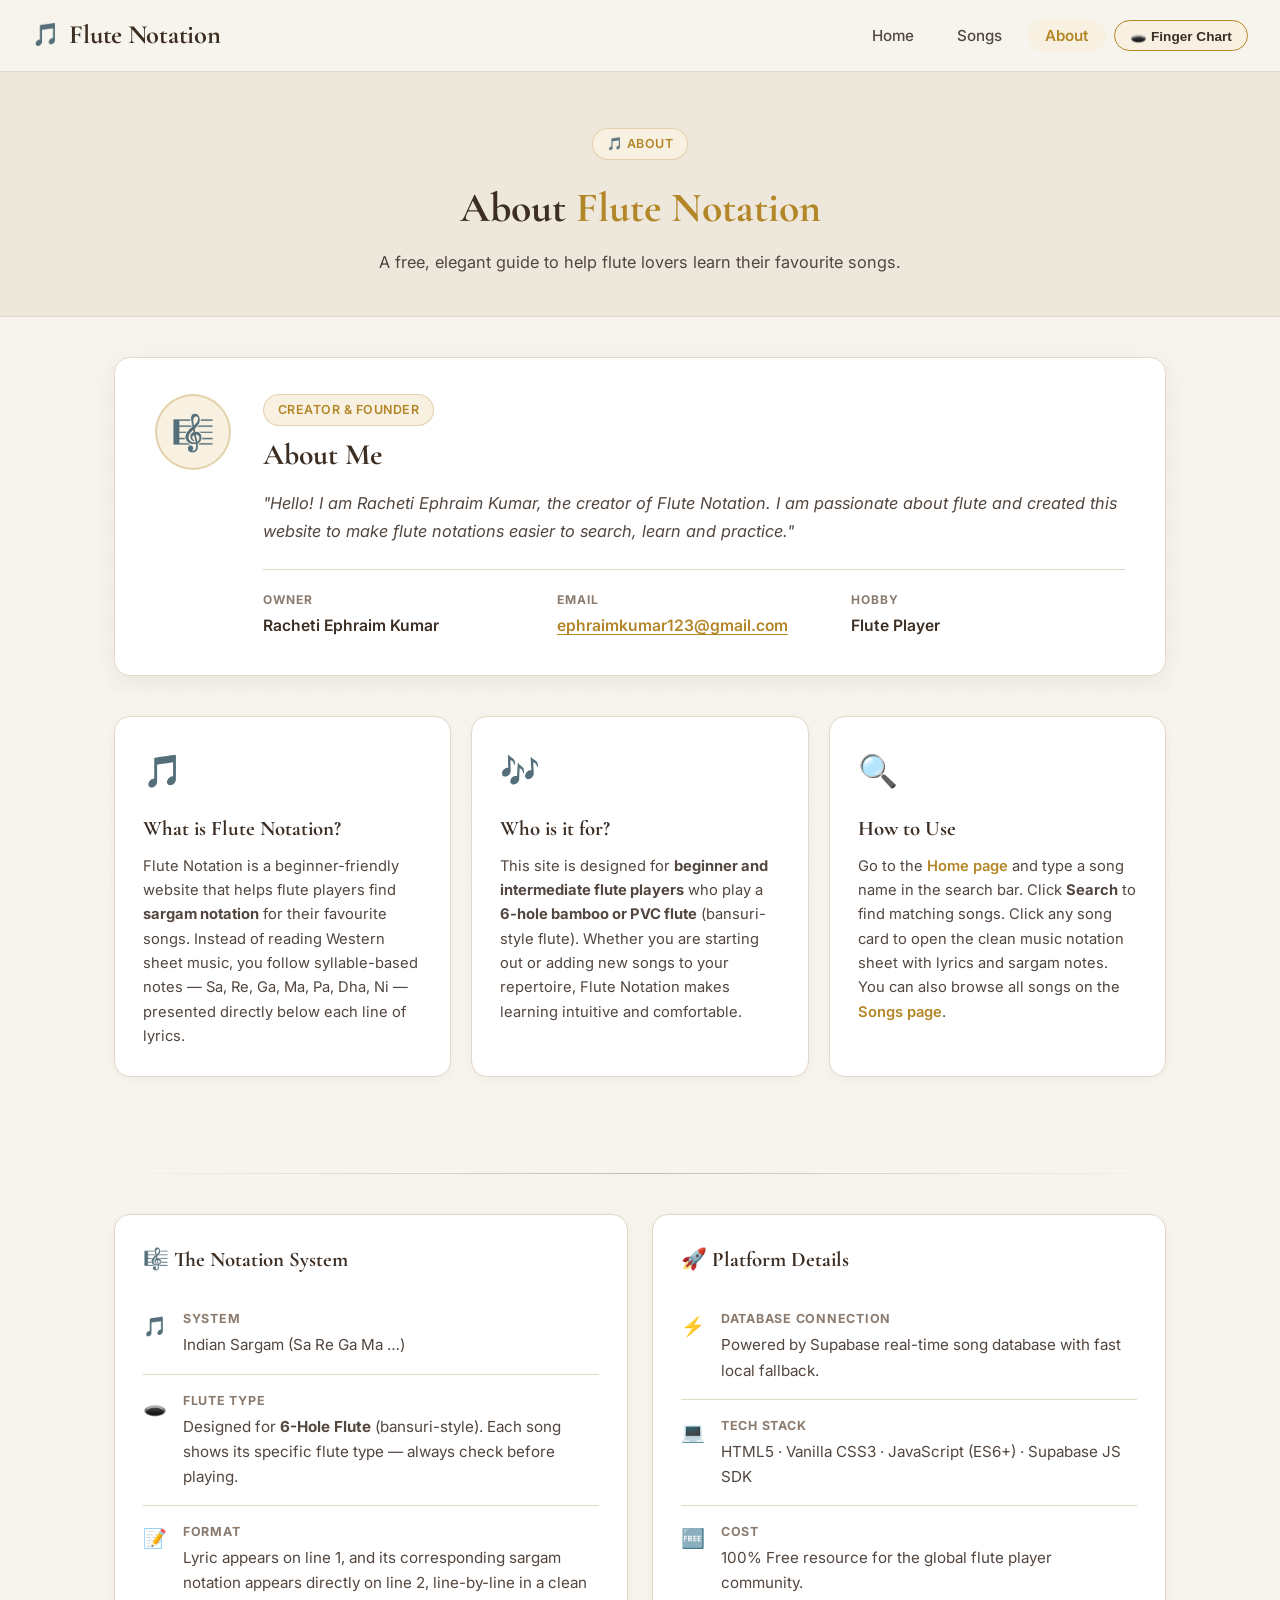
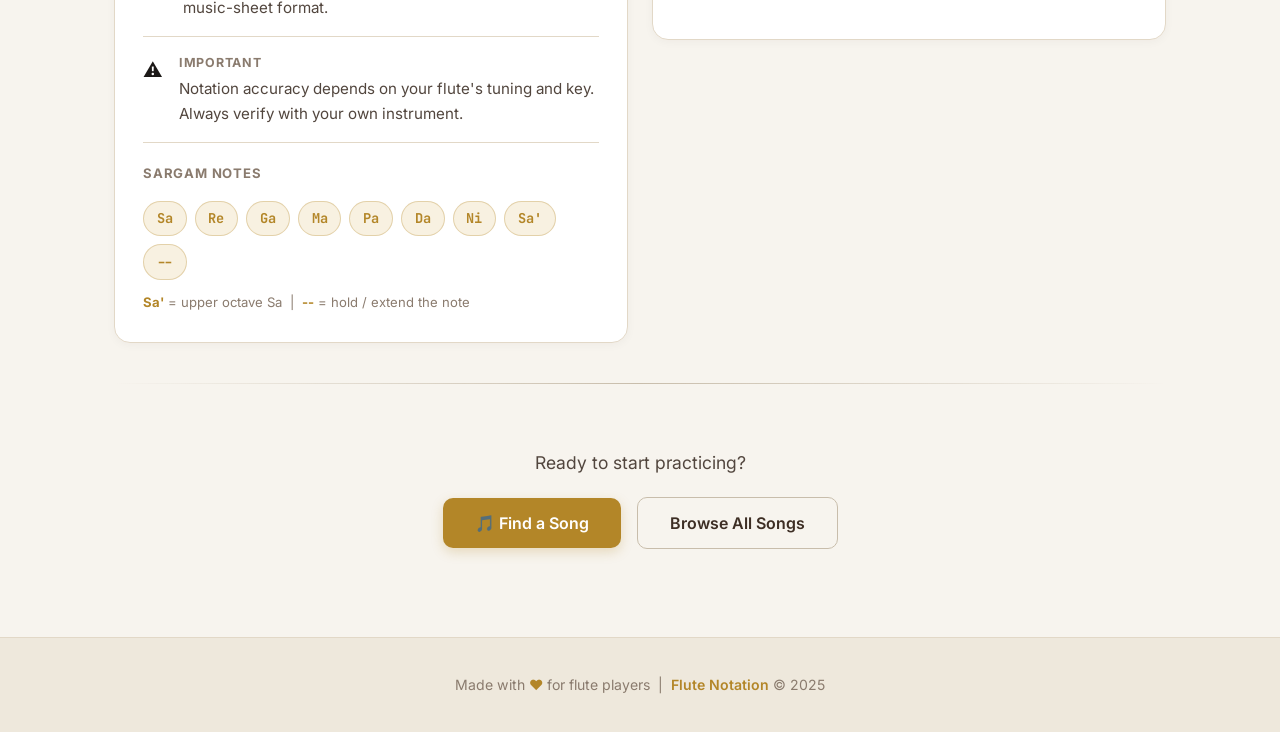
==== about.html @ 597eb72c "Initial Flute Notation website" ====
<!DOCTYPE html>
<html lang="en">
<head>
  <meta charset="UTF-8" />
  <meta name="viewport" content="width=device-width, initial-scale=1.0" />
  <title>About — Flute Notation</title>
  <meta name="description" content="Learn about Flute Notation — a free resource created by Racheti Ephraim Kumar to help flute players find sargam notation for their favourite songs." />

  <!-- Google Fonts -->
  <link rel="preconnect" href="https://fonts.googleapis.com" />
  <link rel="preconnect" href="https://fonts.gstatic.com" crossorigin />
  <link href="https://fonts.googleapis.com/css2?family=Cormorant+Garamond:ital,wght@0,500;0,600;0,700;1,600&family=Inter:wght@400;500;600;700&family=JetBrains+Mono:wght@500;600;700&display=swap" rel="stylesheet" />

  <link rel="icon" href="data:image/svg+xml,<svg xmlns='http://www.w3.org/2000/svg' viewBox='0 0 100 100'><text y='.9em' font-size='90'>🎵</text></svg>" />
  <link rel="stylesheet" href="style.css" />

  <style>
    .about-grid {
      display: grid;
      grid-template-columns: repeat(auto-fill, minmax(260px, 1fr));
      gap: 1.25rem;
    }
    .about-side {
      background: var(--clr-surface);
      border: 1px solid var(--clr-border);
      border-radius: var(--radius-lg);
      padding: 1.75rem;
      box-shadow: var(--shadow-subtle);
    }
    .about-side h3 {
      font-family: var(--font-heading);
      font-size: 1.3rem;
      font-weight: 700;
      color: var(--clr-primary);
      margin-bottom: 1rem;
    }
  </style>
</head>
<body>

  <!-- ===== NAVBAR ===== -->
  <nav class="navbar" role="navigation" aria-label="Main navigation">
    <a href="index.html" class="nav-brand">
      <span class="brand-icon">🎵</span>
      Flute Notation
    </a>

    <ul class="nav-links" role="list">
      <li><a href="index.html">Home</a></li>
      <li><a href="songs.html">Songs</a></li>
      <li><a href="about.html">About</a></li>
      <li><button id="nav-chart-btn" class="nav-chart-btn" aria-label="Open 6-Hole Flute Finger Chart">🕳️ Finger Chart</button></li>
    </ul>

    <button class="hamburger" id="hamburger-btn" aria-label="Toggle menu" aria-expanded="false" aria-controls="mobile-nav">
      <span></span><span></span><span></span>
    </button>
  </nav>

  <nav class="mobile-nav" id="mobile-nav" aria-label="Mobile navigation">
    <a href="index.html">Home</a>
    <a href="songs.html">Songs</a>
    <a href="about.html">About</a>
    <a href="#" id="mobile-chart-btn">🕳️ Finger Chart</a>
  </nav>

  <!-- ===== PAGE HERO ===== -->
  <header class="page-hero" role="banner">
    <div class="notes-deco" aria-hidden="true"></div>
    <p class="badge badge-bronze" style="display:inline-flex;margin-bottom:0.85rem;">🎵 About</p>
    <h1 class="page-hero-title">About <span>Flute Notation</span></h1>
    <p class="page-hero-sub">A free, elegant guide to help flute lovers learn their favourite songs.</p>
  </header>

  <!-- ===== MAIN ===== -->
  <main class="container" style="padding-top:2.5rem;padding-bottom:4rem;">

    <!-- ABOUT ME SECTION -->
    <section aria-label="About the Creator">
      <div class="about-me-card animate-fade-up">
        <div class="about-me-avatar">
          <span>🎼</span>
        </div>
        <div class="about-me-content">
          <span class="badge badge-bronze">Creator &amp; Founder</span>
          <h2 class="about-me-title">About Me</h2>
          <p class="about-me-intro">
            "Hello! I am Racheti Ephraim Kumar, the creator of Flute Notation. I am passionate about flute and created this website to make flute notations easier to search, learn and practice."
          </p>
          <div class="about-me-details">
            <div class="detail-item">
              <span class="detail-label">Owner</span>
              <span class="detail-value">Racheti Ephraim Kumar</span>
            </div>
            <div class="detail-item">
              <span class="detail-label">Email</span>
              <span class="detail-value">
                <a href="mailto:ephraimkumar123@gmail.com" class="email-link">ephraimkumar123@gmail.com</a>
              </span>
            </div>
            <div class="detail-item">
              <span class="detail-label">Hobby</span>
              <span class="detail-value">Flute Player</span>
            </div>
          </div>
        </div>
      </div>
    </section>

    <!-- Feature cards -->
    <section class="section" style="padding-top:0;" aria-label="What we offer">
      <div class="about-grid">

        <article class="about-card animate-fade-up">
          <div class="about-card-icon">🎵</div>
          <h2 class="about-card-title">What is Flute Notation?</h2>
          <p class="about-card-text">
            Flute Notation is a beginner-friendly website that helps flute players
            find <strong>sargam notation</strong> for their favourite songs.
            Instead of reading Western sheet music, you follow
            syllable-based notes — Sa, Re, Ga, Ma, Pa, Dha, Ni — presented directly
            below each line of lyrics.
          </p>
        </article>

        <article class="about-card animate-fade-up-1">
          <div class="about-card-icon">🎶</div>
          <h2 class="about-card-title">Who is it for?</h2>
          <p class="about-card-text">
            This site is designed for <strong>beginner and intermediate flute players</strong>
            who play a <strong>6-hole bamboo or PVC flute</strong> (bansuri-style flute).
            Whether you are starting out or adding new songs to your repertoire,
            Flute Notation makes learning intuitive and comfortable.
          </p>
        </article>

        <article class="about-card animate-fade-up-2">
          <div class="about-card-icon">🔍</div>
          <h2 class="about-card-title">How to Use</h2>
          <p class="about-card-text">
            Go to the <a href="index.html" style="color:var(--clr-accent);font-weight:600;">Home page</a> and
            type a song name in the search bar. Click <strong>Search</strong> to find matching songs.
            Click any song card to open the clean music notation sheet with lyrics and sargam notes.
            You can also browse all songs on the
            <a href="songs.html" style="color:var(--clr-accent);font-weight:600;">Songs page</a>.
          </p>
        </article>

      </div>
    </section>

    <div class="divider"></div>

    <!-- Two-column info section -->
    <section style="display:grid;grid-template-columns:1fr 1fr;gap:1.5rem;align-items:start;" aria-label="Details">

      <!-- Notation system info -->
      <div class="about-side animate-fade-up">
        <h3>🎼 The Notation System</h3>

        <div class="info-row">
          <div class="info-row-icon">🎵</div>
          <div class="info-row-content">
            <div class="info-row-label">System</div>
            <div class="info-row-value">Indian Sargam (Sa Re Ga Ma …)</div>
          </div>
        </div>

        <div class="info-row">
          <div class="info-row-icon">🕳️</div>
          <div class="info-row-content">
            <div class="info-row-label">Flute Type</div>
            <div class="info-row-value">Designed for <strong>6-Hole Flute</strong> (bansuri-style).
            Each song shows its specific flute type — always check before playing.</div>
          </div>
        </div>

        <div class="info-row">
          <div class="info-row-icon">📝</div>
          <div class="info-row-content">
            <div class="info-row-label">Format</div>
            <div class="info-row-value">Lyric appears on line 1, and its corresponding sargam notation appears directly on line 2, line-by-line in a clean music-sheet format.</div>
          </div>
        </div>

        <div class="info-row">
          <div class="info-row-icon">⚠️</div>
          <div class="info-row-content">
            <div class="info-row-label">Important</div>
            <div class="info-row-value">Notation accuracy depends on your flute's tuning and key.
            Always verify with your own instrument.</div>
          </div>
        </div>

        <!-- Note legend -->
        <p style="font-size:0.82rem;color:var(--clr-text-dim);margin-top:1.25rem;margin-bottom:0.6rem;font-weight:700;text-transform:uppercase;letter-spacing:0.06em;">Sargam Notes</p>
        <div class="scale-legend">
          <span class="scale-note">Sa</span>
          <span class="scale-note">Re</span>
          <span class="scale-note">Ga</span>
          <span class="scale-note">Ma</span>
          <span class="scale-note">Pa</span>
          <span class="scale-note">Da</span>
          <span class="scale-note">Ni</span>
          <span class="scale-note">Sa'</span>
          <span class="scale-note">--</span>
        </div>
        <p style="font-size:0.82rem;color:var(--clr-text-dim);margin-top:0.75rem;">
          <strong style="color:var(--clr-accent)">Sa'</strong> = upper octave Sa &nbsp;|&nbsp;
          <strong style="color:var(--clr-accent)">--</strong> = hold / extend the note
        </p>
      </div>

      <!-- About / Tech stack info -->
      <div class="about-side animate-fade-up-1">
        <h3>🚀 Platform Details</h3>

        <div class="info-row">
          <div class="info-row-icon">⚡</div>
          <div class="info-row-content">
            <div class="info-row-label">Database Connection</div>
            <div class="info-row-value">Powered by Supabase real-time song database with fast local fallback.</div>
          </div>
        </div>

        <div class="info-row">
          <div class="info-row-icon">💻</div>
          <div class="info-row-content">
            <div class="info-row-label">Tech Stack</div>
            <div class="info-row-value">HTML5 · Vanilla CSS3 · JavaScript (ES6+) · Supabase JS SDK</div>
          </div>
        </div>

        <div class="info-row">
          <div class="info-row-icon">🆓</div>
          <div class="info-row-content">
            <div class="info-row-label">Cost</div>
            <div class="info-row-value">100% Free resource for the global flute player community.</div>
          </div>
        </div>
      </div>

    </section>

    <div class="divider"></div>

    <!-- CTA -->
    <div style="text-align:center;padding:1.5rem 0;" class="animate-fade-up">
      <p style="font-size:1.1rem;color:var(--clr-text-muted);margin-bottom:1.25rem;">
        Ready to start practicing?
      </p>
      <a href="index.html" class="btn btn-primary" style="font-size:1rem;padding:0.75rem 2rem;">
        🎵 Find a Song
      </a>
      &nbsp;&nbsp;
      <a href="songs.html" class="btn btn-outline" style="font-size:1rem;padding:0.75rem 2rem;">
        Browse All Songs
      </a>
    </div>

  </main>

  <!-- ===== QUICK FINGER CHART MODAL ===== -->
  <div id="chart-modal" class="modal-overlay" style="display:none;" aria-hidden="true">
    <div class="modal-card">
      <button id="chart-modal-close-btn" class="modal-close" aria-label="Close finger chart modal">&times;</button>
      <div id="modal-finger-chart-container">
        <!-- Populated dynamically by script.js -->
      </div>
    </div>
  </div>

  <!-- ===== FOOTER ===== -->
  <footer class="footer">
    <div class="container">
      <p>Made with <span>♥</span> for flute players &nbsp;|&nbsp; <span>Flute Notation</span> &copy; 2025</p>
    </div>
  </footer>

  <script src="script.js"></script>
</body>
</html>
---- style.css ----
/* ============================================================
   FLUTE NOTATION — style.css
   Classic, Clean, Elegant & Professional Musical Style
   ============================================================ */

/* ---------- Design Tokens (Classic Warm Palette) ---------- */
:root {
  /* Classic warm ivory, deep charcoal, dark brown, muted bronze/gold & soft beige */
  --clr-bg:             #f7f4ee;   /* Warm Ivory / Paper background */
  --clr-bg-alt:         #eee8dc;   /* Soft beige background for contrast */
  --clr-surface:        #ffffff;   /* Clean paper surface for cards/panels */
  --clr-surface-muted:  #f4efe4;   /* Soft cream surface */
  --clr-border:         #e2d8c7;   /* Subtle warm border */
  --clr-border-strong:  #c8bdab;   /* Defined border */

  --clr-text:           #1c1917;   /* Deep Charcoal for main text */
  --clr-text-muted:     #52463e;   /* Dark Brown Muted text */
  --clr-text-dim:       #8a7b6e;   /* Soft warm brown caption text */

  --clr-primary:        #3d2e24;   /* Dark Espresso Brown for titles */
  --clr-primary-hover:  #291e17;
  --clr-accent:         #b38628;   /* Muted Gold / Bronze accent */
  --clr-accent-hover:   #946c1e;   /* Darker Bronze hover state */
  --clr-accent-light:   #f8f1e1;   /* Very soft gold tint */

  --clr-teal:           #2b7a78;   /* Muted Classic Teal */
  --clr-purple:         #6b4c7d;   /* Muted Classic Plum */

  /* Typography */
  --font-main:          'Inter', -apple-system, BlinkMacSystemFont, "Segoe UI", Roboto, sans-serif;
  --font-heading:       'Cormorant Garamond', 'Georgia', serif;
  --font-mono:          'JetBrains Mono', 'Fira Code', 'Courier New', monospace;

  /* Spacing & Borders */
  --radius-sm:          6px;
  --radius:             10px;
  --radius-lg:          16px;
  --radius-pill:        999px;

  /* Shadows */
  --shadow-subtle:      0 2px 10px rgba(45, 35, 25, 0.04);
  --shadow-card:        0 6px 20px rgba(45, 35, 25, 0.07);
  --shadow-hover:       0 12px 28px rgba(45, 35, 25, 0.12);
}

/* ---------- Reset & Base ---------- */
*, *::before, *::after { box-sizing: border-box; margin: 0; padding: 0; }
html { scroll-behavior: smooth; }
body {
  font-family: var(--font-main);
  background-color: var(--clr-bg);
  color: var(--clr-text);
  line-height: 1.65;
  min-height: 100vh;
  overflow-x: hidden;
}

/* Subtle Music Sheet Watermark Pattern */
body::before {
  content: '';
  position: fixed;
  inset: 0;
  background-image: radial-gradient(#dcd2c0 1px, transparent 1px);
  background-size: 32px 32px;
  opacity: 0.35;
  pointer-events: none;
  z-index: -1;
}

a { text-decoration: none; color: inherit; }
img { display: block; max-width: 100%; }
ul { list-style: none; }

/* Scrollbar */
::-webkit-scrollbar { width: 8px; }
::-webkit-scrollbar-track { background: var(--clr-bg-alt); }
::-webkit-scrollbar-thumb { background: var(--clr-border-strong); border-radius: 4px; }
::-webkit-scrollbar-thumb:hover { background: var(--clr-accent); }

/* ============================================================
   NAVIGATION
   ============================================================ */
.navbar {
  position: sticky;
  top: 0;
  z-index: 100;
  display: flex;
  align-items: center;
  justify-content: space-between;
  padding: 0 2rem;
  height: 72px;
  background: rgba(247, 244, 238, 0.94);
  backdrop-filter: blur(12px);
  -webkit-backdrop-filter: blur(12px);
  border-bottom: 1px solid var(--clr-border);
  transition: box-shadow 0.3s ease;
}
.navbar.scrolled {
  box-shadow: var(--shadow-card);
}

.nav-brand {
  display: flex;
  align-items: center;
  gap: 0.6rem;
  font-family: var(--font-heading);
  font-size: 1.65rem;
  font-weight: 700;
  color: var(--clr-primary);
  letter-spacing: -0.01em;
}
.nav-brand .brand-icon {
  font-size: 1.4rem;
  color: var(--clr-accent);
}

.nav-links {
  display: flex;
  align-items: center;
  gap: 0.5rem;
}
.nav-links a {
  padding: 0.45rem 1.1rem;
  border-radius: var(--radius-pill);
  font-size: 0.95rem;
  font-weight: 500;
  color: var(--clr-text-muted);
  transition: color 0.2s, background 0.2s;
}
.nav-links a:hover {
  color: var(--clr-primary);
  background: var(--clr-surface-muted);
}
.nav-links a.active {
  color: var(--clr-accent);
  background: var(--clr-accent-light);
  font-weight: 600;
}

/* Hamburger (mobile) */
.hamburger {
  display: none;
  flex-direction: column;
  gap: 5px;
  cursor: pointer;
  padding: 6px;
  background: none;
  border: none;
}
.hamburger span {
  display: block;
  width: 24px; height: 2px;
  background: var(--clr-primary);
  border-radius: 2px;
  transition: transform 0.3s, opacity 0.3s;
}
.hamburger.open span:nth-child(1) { transform: translateY(7px) rotate(45deg); }
.hamburger.open span:nth-child(2) { opacity: 0; }
.hamburger.open span:nth-child(3) { transform: translateY(-7px) rotate(-45deg); }

/* Mobile nav drawer */
.mobile-nav {
  display: none;
  flex-direction: column;
  gap: 0.35rem;
  padding: 1rem 1.5rem 1.5rem;
  background: rgba(247, 244, 238, 0.98);
  border-bottom: 1px solid var(--clr-border);
  position: fixed;
  top: 72px; left: 0; right: 0;
  z-index: 99;
  box-shadow: var(--shadow-card);
}
.mobile-nav.open { display: flex; }
.mobile-nav a {
  padding: 0.75rem 1rem;
  border-radius: var(--radius);
  color: var(--clr-text-muted);
  font-size: 1rem;
  font-weight: 500;
  transition: color 0.2s, background 0.2s;
}
.mobile-nav a:hover, .mobile-nav a.active {
  color: var(--clr-accent);
  background: var(--clr-accent-light);
}

/* ============================================================
   UTILITY CLASSES & BADGES
   ============================================================ */
.container { max-width: 1100px; margin: 0 auto; padding: 0 1.5rem; }
.section   { padding: 3.5rem 0; }

.badge {
  display: inline-flex;
  align-items: center;
  gap: 0.35rem;
  padding: 0.3rem 0.85rem;
  border-radius: var(--radius-pill);
  font-size: 0.78rem;
  font-weight: 600;
  letter-spacing: 0.04em;
  text-transform: uppercase;
}
.badge-bronze { background: var(--clr-accent-light); color: var(--clr-accent); border: 1px solid rgba(179,134,40,0.3); }
.badge-purple { background: rgba(107,76,125,0.08); color: var(--clr-purple); border: 1px solid rgba(107,76,125,0.25); }
.badge-teal   { background: rgba(43,122,120,0.08);  color: var(--clr-teal);   border: 1px solid rgba(43,122,120,0.25); }
.badge-gold   { background: var(--clr-accent-light); color: var(--clr-accent); border: 1px solid rgba(179,134,40,0.3); }

.btn {
  display: inline-flex;
  align-items: center;
  justify-content: center;
  gap: 0.5rem;
  padding: 0.65rem 1.5rem;
  border-radius: var(--radius);
  font-family: var(--font-main);
  font-size: 0.92rem;
  font-weight: 600;
  cursor: pointer;
  border: none;
  transition: all 0.2s ease;
}

.btn-primary {
  background: var(--clr-accent);
  color: #ffffff;
  box-shadow: 0 4px 12px rgba(179,134,40,0.25);
}
.btn-primary:hover {
  background: var(--clr-accent-hover);
  transform: translateY(-1px);
  box-shadow: 0 6px 16px rgba(179,134,40,0.35);
}
.btn-primary:active {
  transform: translateY(0);
}

.btn-outline {
  background: transparent;
  color: var(--clr-primary);
  border: 1.5px solid var(--clr-border-strong);
}
.btn-outline:hover {
  border-color: var(--clr-accent);
  color: var(--clr-accent);
  background: var(--clr-accent-light);
}

.btn-ghost {
  background: var(--clr-surface-muted);
  color: var(--clr-text-muted);
  border: 1px solid var(--clr-border);
}
.btn-ghost:hover {
  color: var(--clr-text);
  border-color: var(--clr-border-strong);
}

/* Section Headings */
.section-title {
  font-family: var(--font-heading);
  font-size: 2.1rem;
  font-weight: 700;
  color: var(--clr-primary);
  margin-bottom: 0.35rem;
}
.section-title span { color: var(--clr-accent); }
.section-subtitle { color: var(--clr-text-muted); font-size: 1rem; margin-bottom: 2.2rem; }

/* Divider */
.divider {
  height: 1px;
  background: linear-gradient(90deg, transparent, var(--clr-border-strong), transparent);
  margin: 2.5rem 0;
}

/* ============================================================
   SONG CARDS
   ============================================================ */
.cards-grid {
  display: grid;
  grid-template-columns: repeat(auto-fill, minmax(290px, 1fr));
  gap: 1.25rem;
}

.song-card {
  background: var(--clr-surface);
  border: 1px solid var(--clr-border);
  border-radius: var(--radius-lg);
  padding: 1.5rem;
  cursor: pointer;
  transition: transform 0.25s ease, box-shadow 0.25s ease, border-color 0.25s ease;
  position: relative;
  overflow: hidden;
  box-shadow: var(--shadow-subtle);
  display: flex;
  flex-direction: column;
  justify-content: space-between;
}
.song-card:hover {
  transform: translateY(-3px);
  box-shadow: var(--shadow-hover);
  border-color: var(--clr-accent);
}

.song-card-header {
  display: flex;
  justify-content: space-between;
  align-items: flex-start;
  margin-bottom: 0.75rem;
}
.song-card-icon {
  font-size: 1.4rem;
  color: var(--clr-accent);
  background: var(--clr-accent-light);
  width: 42px;
  height: 42px;
  border-radius: 50%;
  display: flex;
  align-items: center;
  justify-content: center;
  flex-shrink: 0;
  border: 1px solid rgba(179,134,40,0.2);
}
.song-card-title {
  font-family: var(--font-heading);
  font-size: 1.35rem;
  font-weight: 700;
  color: var(--clr-primary);
  margin-bottom: 0.15rem;
}
.song-card-artist {
  font-size: 0.88rem;
  color: var(--clr-text-muted);
}
.song-card-meta {
  display: flex;
  gap: 0.5rem;
  flex-wrap: wrap;
  margin: 0.85rem 0 1.1rem;
}
.song-card-footer {
  display: flex;
  justify-content: flex-end;
}

/* ============================================================
   SEARCH BAR
   ============================================================ */
.search-wrapper {
  display: flex;
  align-items: center;
  gap: 0;
  background: var(--clr-surface);
  border: 1.5px solid var(--clr-border-strong);
  border-radius: var(--radius-pill);
  padding: 0.4rem 0.4rem 0.4rem 1.25rem;
  transition: border-color 0.25s, box-shadow 0.25s;
  max-width: 560px;
  width: 100%;
  box-shadow: var(--shadow-subtle);
}
.search-wrapper:focus-within {
  border-color: var(--clr-accent);
  box-shadow: 0 0 0 3px rgba(179,134,40,0.15);
}
.search-wrapper .search-icon { color: var(--clr-text-dim); font-size: 1rem; margin-right: 0.5rem; flex-shrink: 0; }
.search-input {
  flex: 1;
  background: transparent;
  border: none;
  outline: none;
  color: var(--clr-text);
  font-family: var(--font-main);
  font-size: 0.98rem;
}
.search-input::placeholder { color: var(--clr-text-dim); }
.search-btn {
  padding: 0.6rem 1.4rem;
  border-radius: var(--radius-pill);
  background: var(--clr-accent);
  color: #ffffff;
  border: none;
  font-family: var(--font-main);
  font-size: 0.9rem;
  font-weight: 600;
  cursor: pointer;
  transition: background 0.2s, transform 0.2s;
  white-space: nowrap;
}
.search-btn:hover { background: var(--clr-accent-hover); transform: scale(1.02); }

/* ============================================================
   SONG DETAIL PANEL & MUSIC NOTATION SHEET
   ============================================================ */
.detail-panel {
  background: var(--clr-surface);
  border: 1px solid var(--clr-border);
  border-radius: var(--radius-lg);
  overflow: hidden;
  box-shadow: var(--shadow-card);
  animation: fadeUp 0.35s ease both;
}

.detail-header {
  padding: 2rem 2.5rem;
  background: var(--clr-surface-muted);
  border-bottom: 1px solid var(--clr-border);
}
.detail-eyebrow {
  font-size: 0.78rem;
  font-weight: 700;
  color: var(--clr-accent);
  text-transform: uppercase;
  letter-spacing: 0.08em;
  margin-bottom: 0.35rem;
}
.detail-title {
  font-family: var(--font-heading);
  font-size: 2.2rem;
  font-weight: 700;
  color: var(--clr-primary);
  margin-bottom: 0.2rem;
}
.detail-subtitle {
  color: var(--clr-text-muted);
  font-size: 1.05rem;
  margin-bottom: 1rem;
}
.detail-meta-tags {
  display: flex;
  gap: 0.5rem;
  flex-wrap: wrap;
}

.detail-body {
  padding: 2.5rem;
}

/* 6-hole flute indicator banner */
.flute-indicator {
  display: flex;
  align-items: center;
  gap: 0.85rem;
  padding: 0.9rem 1.25rem;
  background: var(--clr-accent-light);
  border: 1px solid rgba(179,134,40,0.25);
  border-radius: var(--radius);
  margin-bottom: 1.75rem;
  font-size: 0.9rem;
  color: var(--clr-text-muted);
}
.flute-holes-icon {
  font-size: 1.1rem;
  color: var(--clr-accent);
  letter-spacing: 0.1em;
}
.flute-indicator strong {
  color: var(--clr-primary);
}

/* Music-Book / Notation Sheet Display */
.notation-sheet {
  background: #fffcf7;
  border: 1px solid var(--clr-border);
  border-radius: var(--radius-lg);
  padding: 2.25rem 2.5rem;
  box-shadow: var(--shadow-subtle);
  position: relative;
}

.notation-sheet-header {
  margin-bottom: 1.75rem;
  padding-bottom: 0.85rem;
  border-bottom: 1px solid var(--clr-border);
}
.notation-sheet-header h3 {
  font-family: var(--font-heading);
  font-size: 1.45rem;
  font-weight: 700;
  color: var(--clr-primary);
}

/* Pure Vertical Presentation for Lyric + Notation Pairs */
.notation-pair-list {
  display: flex;
  flex-direction: column;
  gap: 1.6rem; /* Comfortable spacing between pairs */
}

.notation-pair {
  display: flex;
  flex-direction: column;
  align-items: flex-start;
}

/* Lyric Line: first line, elegant serif typography */
.notation-lyric {
  font-family: var(--font-heading);
  font-size: 1.18rem;
  font-weight: 600;
  color: var(--clr-text-muted);
  line-height: 1.35;
  margin-bottom: 0.2rem;
}

/* Notation Line: second line, monospaced, prominent notes */
.notation-notes {
  font-family: var(--font-mono);
  font-size: 1.2rem;
  font-weight: 700;
  color: var(--clr-accent);
  line-height: 1.45;
  letter-spacing: 0.05em;
  word-break: break-word;
}

/* Sargam Key Legend below sheet */
.notation-key-legend {
  margin-top: 1.75rem;
  padding: 1rem 1.25rem;
  background: var(--clr-surface-muted);
  border: 1px solid var(--clr-border);
  border-radius: var(--radius);
  font-size: 0.85rem;
  color: var(--clr-text-muted);
  line-height: 1.8;
}
.notation-key-legend strong {
  color: var(--clr-primary);
  margin-right: 0.5rem;
}

/* Interactive Finger Guide Chart & Flute Visualizer */
.nav-chart-btn {
  background: var(--clr-accent-light);
  border: 1px solid var(--clr-accent);
  color: var(--clr-primary);
  padding: 0.4rem 0.95rem;
  border-radius: var(--radius-pill);
  font-size: 0.85rem;
  font-weight: 600;
  cursor: pointer;
  display: inline-flex;
  align-items: center;
  gap: 0.35rem;
  transition: all 0.2s ease;
}
.nav-chart-btn:hover {
  background: var(--clr-accent);
  color: #fff;
  transform: translateY(-1px);
}

.finger-guide-box {
  background: var(--clr-surface);
  border: 1px solid var(--clr-border);
  border-radius: var(--radius-lg);
  padding: 1.5rem;
  margin-bottom: 2rem;
  box-shadow: var(--shadow-card);
  animation: fadeUp 0.3s ease;
}
.finger-guide-header {
  display: flex;
  align-items: center;
  justify-content: space-between;
  flex-wrap: wrap;
  gap: 1rem;
  margin-bottom: 1.25rem;
  padding-bottom: 0.85rem;
  border-bottom: 1px solid var(--clr-border);
}
.finger-guide-title {
  font-family: var(--font-heading);
  font-size: 1.35rem;
  font-weight: 700;
  color: var(--clr-primary);
  display: flex;
  align-items: center;
  gap: 0.5rem;
}
.finger-mode-toggle {
  display: inline-flex;
  background: var(--clr-surface-muted);
  border: 1px solid var(--clr-border);
  border-radius: var(--radius-pill);
  padding: 3px;
  gap: 3px;
}
.mode-btn {
  border: none;
  background: transparent;
  color: var(--clr-text-muted);
  font-family: var(--font-main);
  font-size: 0.78rem;
  font-weight: 600;
  padding: 0.35rem 0.85rem;
  border-radius: var(--radius-pill);
  cursor: pointer;
  transition: all 0.2s ease;
}
.mode-btn.active {
  background: var(--clr-primary);
  color: #ffffff;
  box-shadow: 0 2px 6px rgba(0,0,0,0.12);
}
.mode-btn:hover:not(.active) {
  color: var(--clr-primary);
  background: rgba(0,0,0,0.04);
}

/* Bamboo Flute Graphic Visualizer */
.flute-stage {
  background: radial-gradient(ellipse at center, #fbf8f2 0%, #eee6d8 100%);
  border: 1px solid var(--clr-border-strong);
  border-radius: var(--radius);
  padding: 1.5rem 1rem;
  margin-bottom: 1.5rem;
  display: flex;
  flex-direction: column;
  align-items: center;
  gap: 1rem;
  overflow-x: auto;
}
.flute-note-display {
  display: flex;
  align-items: center;
  gap: 1rem;
  flex-wrap: wrap;
  justify-content: center;
}
.active-note-badge {
  background: var(--clr-primary);
  color: #fff;
  font-family: var(--font-heading);
  font-size: 1.4rem;
  font-weight: 700;
  padding: 0.25rem 1rem;
  border-radius: var(--radius-pill);
  box-shadow: 0 3px 8px rgba(61,46,36,0.25);
  display: inline-flex;
  align-items: center;
  gap: 0.4rem;
}
.active-note-desc {
  font-size: 0.92rem;
  color: var(--clr-primary);
  font-weight: 600;
  background: var(--clr-surface);
  padding: 0.4rem 0.9rem;
  border-radius: var(--radius-pill);
  border: 1px solid var(--clr-border);
}
.flute-play-tone-btn {
  background: var(--clr-accent-light);
  border: 1px solid var(--clr-accent);
  color: var(--clr-accent-hover);
  padding: 0.35rem 0.85rem;
  border-radius: var(--radius-pill);
  font-size: 0.82rem;
  font-weight: 600;
  cursor: pointer;
  display: inline-flex;
  align-items: center;
  gap: 0.35rem;
  transition: all 0.2s ease;
}
.flute-play-tone-btn:hover {
  background: var(--clr-accent);
  color: #fff;
}

/* Horizontal Bamboo Flute Body */
.flute-body-wrap {
  position: relative;
  width: 100%;
  max-width: 680px;
  min-width: 520px;
  padding: 0.5rem 0;
}
.flute-body {
  position: relative;
  height: 52px;
  background: linear-gradient(180deg, #d8a860 0%, #c49247 28%, #b07d32 70%, #8b5a19 100%);
  border-radius: 26px;
  box-shadow: inset 0 3px 5px rgba(255,255,255,0.4), inset 0 -4px 6px rgba(0,0,0,0.35), 0 8px 18px rgba(45,35,25,0.18);
  display: flex;
  align-items: center;
  padding: 0 1.5rem;
}
/* Flute end cork and threads */
.flute-body::before {
  content: '';
  position: absolute;
  left: 0;
  top: 0;
  bottom: 0;
  width: 24px;
  background: repeating-linear-gradient(90deg, #b91c1c, #b91c1c 3px, #eab308 3px, #eab308 5px);
  border-radius: 26px 0 0 26px;
  box-shadow: inset -2px 0 3px rgba(0,0,0,0.3);
}
.flute-body::after {
  content: '';
  position: absolute;
  right: 0;
  top: 0;
  bottom: 0;
  width: 16px;
  background: repeating-linear-gradient(90deg, #b91c1c, #b91c1c 3px, #eab308 3px, #eab308 5px);
  border-radius: 0 26px 26px 0;
}
/* Blow hole (Embouchure) */
.flute-embouchure {
  position: absolute;
  left: 48px;
  width: 26px;
  height: 22px;
  background: radial-gradient(circle at 40% 40%, #15100d 0%, #2b1f18 70%, #000 100%);
  border-radius: 50%;
  border: 2px solid #5a3d1e;
  box-shadow: inset 0 2px 5px rgba(0,0,0,0.9), 0 1px 1px rgba(255,255,255,0.3);
}
.flute-embouchure-label {
  position: absolute;
  left: 36px;
  top: -24px;
  font-size: 0.68rem;
  font-weight: 700;
  color: var(--clr-text-dim);
  text-transform: uppercase;
  letter-spacing: 0.05em;
}
/* Thread divider between blowhole and hand */
.flute-thread-mid {
  position: absolute;
  left: 110px;
  top: 0;
  bottom: 0;
  width: 8px;
  background: repeating-linear-gradient(90deg, #b91c1c, #b91c1c 2px, #eab308 2px, #eab308 4px);
}
/* Hand groups container */
.flute-holes-cluster {
  position: absolute;
  left: 135px;
  right: 35px;
  display: flex;
  justify-content: space-between;
  align-items: center;
}
.flute-hand-group {
  display: flex;
  gap: 1.6rem;
  position: relative;
}
.flute-hand-divider {
  width: 6px;
  height: 52px;
  background: repeating-linear-gradient(90deg, #b91c1c, #b91c1c 2px, #eab308 2px, #eab308 3px);
  margin: 0 0.5rem;
  border-radius: 2px;
}
.flute-hole-unit {
  display: flex;
  flex-direction: column;
  align-items: center;
  position: relative;
}
.flute-hole-circle {
  width: 28px;
  height: 28px;
  border-radius: 50%;
  transition: all 0.25s cubic-bezier(0.34, 1.56, 0.64, 1);
  position: relative;
  cursor: pointer;
}
/* Closed hole: Dark filled finger cover */
.flute-hole-circle.closed {
  background: radial-gradient(circle at 35% 35%, #2c1b12 0%, #150d09 75%, #080403 100%);
  border: 3px solid #f6cf8a;
  box-shadow: 0 0 10px rgba(246, 207, 138, 0.6), inset 0 2px 4px rgba(0,0,0,0.8);
  transform: scale(1.08);
}
.flute-hole-circle.closed::after {
  content: '●';
  position: absolute;
  inset: 0;
  display: flex;
  align-items: center;
  justify-content: center;
  color: #f3a838;
  font-size: 14px;
}
/* Open hole: Hollow pipe cavity showing through */
.flute-hole-circle.open {
  background: radial-gradient(circle at 45% 45%, #664115 0%, #452b0c 80%, #2b1a06 100%);
  border: 2px dashed rgba(255,255,255,0.6);
  box-shadow: inset 0 3px 6px rgba(0,0,0,0.7);
  transform: scale(0.92);
}
.flute-hole-circle.open::after {
  content: '○';
  position: absolute;
  inset: 0;
  display: flex;
  align-items: center;
  justify-content: center;
  color: rgba(255,255,255,0.8);
  font-size: 14px;
}

/* Hole numbering & finger name below flute */
.flute-labels-row {
  display: flex;
  width: 100%;
  max-width: 680px;
  min-width: 520px;
  position: relative;
  margin-top: 0.35rem;
}
.flute-labels-cluster {
  position: absolute;
  left: 135px;
  right: 35px;
  display: flex;
  justify-content: space-between;
}
.flute-hand-label-group {
  display: flex;
  gap: 1.6rem;
}
.flute-hole-meta {
  width: 28px;
  text-align: center;
  font-size: 0.68rem;
  color: var(--clr-text-muted);
  font-weight: 700;
}
.flute-hole-num {
  color: var(--clr-primary);
  font-weight: 800;
  font-size: 0.78rem;
}

/* Hand brackets indication */
.hand-bracket-row {
  display: flex;
  width: 100%;
  max-width: 680px;
  min-width: 520px;
  position: relative;
  margin-top: 0.25rem;
  height: 22px;
}
.hand-bracket-cluster {
  position: absolute;
  left: 135px;
  right: 35px;
  display: flex;
  justify-content: space-between;
}
.hand-bracket {
  font-size: 0.72rem;
  font-weight: 700;
  color: var(--clr-accent-hover);
  text-align: center;
  border-bottom: 2px solid var(--clr-accent);
  padding-bottom: 2px;
}
.hand-bracket-lh { width: 140px; }
.hand-bracket-rh { width: 140px; }

/* Interactive Note Cards Grid */
.finger-grid {
  display: grid;
  grid-template-columns: repeat(auto-fill, minmax(140px, 1fr));
  gap: 0.85rem;
}
.finger-item {
  background: var(--clr-surface);
  border: 1.5px solid var(--clr-border);
  border-radius: var(--radius);
  padding: 0.85rem 0.75rem;
  display: flex;
  flex-direction: column;
  align-items: center;
  text-align: center;
  cursor: pointer;
  transition: all 0.2s cubic-bezier(0.16, 1, 0.3, 1);
  user-select: none;
  position: relative;
}
.finger-item:hover {
  border-color: var(--clr-accent);
  transform: translateY(-2px);
  box-shadow: 0 4px 12px rgba(179, 134, 40, 0.15);
}
.finger-item.active {
  border-color: var(--clr-accent);
  background: var(--clr-accent-light);
  box-shadow: 0 0 0 3px rgba(179, 134, 40, 0.2), 0 6px 14px rgba(45,35,25,0.08);
  transform: translateY(-2px);
}
.finger-item-head {
  display: flex;
  align-items: center;
  gap: 0.4rem;
  margin-bottom: 0.25rem;
}
.finger-item strong {
  color: var(--clr-primary);
  font-size: 1.15rem;
  font-family: var(--font-heading);
  font-weight: 700;
}
.finger-item .play-icon {
  font-size: 0.78rem;
  opacity: 0.6;
  transition: opacity 0.2s;
}
.finger-item:hover .play-icon {
  opacity: 1;
}
.finger-item span.holes-dots {
  font-family: var(--font-mono);
  font-size: 0.95rem;
  color: var(--clr-primary);
  letter-spacing: 0.15em;
  margin: 0.25rem 0;
  display: block;
}
.finger-item small.desc-main {
  font-size: 0.78rem;
  font-weight: 600;
  color: var(--clr-accent-hover);
  margin-bottom: 0.15rem;
}
.finger-item small.desc-sub {
  font-size: 0.7rem;
  color: var(--clr-text-dim);
}

/* Finger Chart Section for Home Page */
.finger-chart-section {
  background: var(--clr-surface);
  border: 1px solid var(--clr-border);
  border-radius: var(--radius-lg);
  padding: 2.25rem 2rem;
  margin-top: 3rem;
  box-shadow: var(--shadow-card);
}
.section-badge-wrap {
  display: flex;
  justify-content: center;
  margin-bottom: 0.5rem;
}

/* Quick Finger Chart Modal */
#chart-modal .modal-card {
  max-width: 780px;
  width: 95%;
  max-height: 90vh;
  overflow-y: auto;
}


/* Back button */
.back-row { display: flex; align-items: center; gap: 0.75rem; margin-bottom: 1.5rem; }
.back-btn {
  display: inline-flex;
  align-items: center;
  gap: 0.4rem;
  padding: 0.5rem 1.2rem;
  border-radius: var(--radius-pill);
  font-family: var(--font-main);
  font-size: 0.88rem;
  font-weight: 600;
  background: var(--clr-surface);
  border: 1px solid var(--clr-border-strong);
  color: var(--clr-text-muted);
  cursor: pointer;
  transition: all 0.2s ease;
}
.back-btn:hover { color: var(--clr-primary); border-color: var(--clr-accent); background: var(--clr-accent-light); }

/* ============================================================
   EMPTY / NOT FOUND STATE
   ============================================================ */
.empty-state {
  text-align: center;
  padding: 4rem 2rem;
  color: var(--clr-text-muted);
  animation: fadeUp 0.3s ease;
}
.empty-state .empty-icon { font-size: 3.2rem; margin-bottom: 1rem; color: var(--clr-accent); }
.empty-state h3 { font-family: var(--font-heading); font-size: 1.4rem; font-weight: 700; color: var(--clr-primary); margin-bottom: 0.5rem; }
.empty-state p  { font-size: 0.95rem; max-width: 400px; margin: 0 auto; }

/* ============================================================
   FOOTER
   ============================================================ */
.footer {
  border-top: 1px solid var(--clr-border);
  padding: 2.2rem 0;
  text-align: center;
  color: var(--clr-text-dim);
  font-size: 0.88rem;
  background: var(--clr-bg-alt);
}
.footer span { color: var(--clr-accent); font-weight: 600; }

/* ============================================================
   ANIMATIONS
   ============================================================ */
@keyframes fadeUp {
  from { opacity: 0; transform: translateY(16px); }
  to   { opacity: 1; transform: translateY(0);    }
}
@keyframes fadeIn {
  from { opacity: 0; }
  to   { opacity: 1; }
}

.animate-fade-up   { animation: fadeUp 0.45s ease both; }
.animate-fade-up-1 { animation: fadeUp 0.45s 0.08s ease both; }
.animate-fade-up-2 { animation: fadeUp 0.45s 0.16s ease both; }
.animate-fade-up-3 { animation: fadeUp 0.45s 0.24s ease both; }

/* ============================================================
   HERO (index.html)
   ============================================================ */
.hero {
  padding: 4.5rem 1.5rem 3.5rem;
  text-align: center;
  background: linear-gradient(180deg, var(--clr-bg-alt) 0%, var(--clr-bg) 100%);
  border-bottom: 1px solid var(--clr-border);
  position: relative;
}

.hero-eyebrow { margin-bottom: 1rem; }
.hero-title {
  font-family: var(--font-heading);
  font-size: clamp(2.4rem, 5.5vw, 4rem);
  font-weight: 700;
  color: var(--clr-primary);
  line-height: 1.15;
  margin-bottom: 0.85rem;
  letter-spacing: -0.01em;
}
.hero-title span { color: var(--clr-accent); }
.hero-subtitle {
  font-size: clamp(1rem, 2vw, 1.18rem);
  color: var(--clr-text-muted);
  margin-bottom: 2.2rem;
  max-width: 540px;
  margin-left: auto;
  margin-right: auto;
}
.hero-search { width: 100%; max-width: 580px; margin: 0 auto 0.85rem; }
.hero-hint { font-size: 0.85rem; color: var(--clr-text-dim); }

.hero-stats { display: flex; gap: 2.5rem; justify-content: center; margin-top: 3rem; flex-wrap: wrap; }
.hero-stat { text-align: center; }
.hero-stat-num { font-family: var(--font-heading); font-size: 1.8rem; font-weight: 700; color: var(--clr-accent); }
.hero-stat-label { font-size: 0.78rem; color: var(--clr-text-dim); text-transform: uppercase; letter-spacing: 0.06em; }

/* Decorative notes container */
.notes-deco { position: absolute; inset: 0; pointer-events: none; overflow: hidden; opacity: 0.15; }

/* ============================================================
   PAGE HERO (songs.html / about.html)
   ============================================================ */
.page-hero {
  padding: 3.5rem 1.5rem 2.5rem;
  text-align: center;
  background: var(--clr-bg-alt);
  border-bottom: 1px solid var(--clr-border);
}
.page-hero-title {
  font-family: var(--font-heading);
  font-size: clamp(1.8rem, 4vw, 2.6rem);
  font-weight: 700;
  color: var(--clr-primary);
  margin-bottom: 0.4rem;
}
.page-hero-title span { color: var(--clr-accent); }
.page-hero-sub { color: var(--clr-text-muted); font-size: 1.02rem; }

/* ============================================================
   ABOUT PAGE & ABOUT ME SECTION
   ============================================================ */
.about-me-card {
  background: var(--clr-surface);
  border: 1px solid var(--clr-border);
  border-radius: var(--radius-lg);
  padding: 2.25rem 2.5rem;
  box-shadow: var(--shadow-card);
  display: flex;
  gap: 2rem;
  align-items: flex-start;
  margin-bottom: 2.5rem;
}
.about-me-avatar {
  width: 76px;
  height: 76px;
  background: var(--clr-accent-light);
  border: 2px solid rgba(179,134,40,0.3);
  border-radius: 50%;
  display: flex;
  align-items: center;
  justify-content: center;
  font-size: 2.2rem;
  flex-shrink: 0;
  color: var(--clr-accent);
}
.about-me-content { flex: 1; }
.about-me-title {
  font-family: var(--font-heading);
  font-size: 1.85rem;
  font-weight: 700;
  color: var(--clr-primary);
  margin: 0.35rem 0 0.6rem;
}
.about-me-intro {
  font-size: 1.02rem;
  color: var(--clr-text-muted);
  line-height: 1.7;
  font-style: italic;
  margin-bottom: 1.5rem;
}
.about-me-details {
  display: grid;
  grid-template-columns: repeat(auto-fit, minmax(200px, 1fr));
  gap: 1.25rem;
  padding-top: 1.25rem;
  border-top: 1px solid var(--clr-border);
}
.detail-item { display: flex; flex-direction: column; }
.detail-label {
  font-size: 0.75rem;
  font-weight: 700;
  color: var(--clr-text-dim);
  text-transform: uppercase;
  letter-spacing: 0.08em;
  margin-bottom: 0.2rem;
}
.detail-value {
  font-size: 0.98rem;
  font-weight: 600;
  color: var(--clr-primary);
}
.email-link {
  color: var(--clr-accent);
  text-decoration: underline;
  text-underline-offset: 3px;
  transition: color 0.2s;
}
.email-link:hover { color: var(--clr-accent-hover); }

.about-card {
  background: var(--clr-surface);
  border: 1px solid var(--clr-border);
  border-radius: var(--radius-lg);
  padding: 1.75rem;
  box-shadow: var(--shadow-subtle);
  transition: border-color 0.25s, transform 0.25s;
}
.about-card:hover { border-color: var(--clr-accent); transform: translateY(-2px); }
.about-card-icon { font-size: 2rem; margin-bottom: 0.85rem; color: var(--clr-accent); }
.about-card-title { font-family: var(--font-heading); font-size: 1.3rem; font-weight: 700; color: var(--clr-primary); margin-bottom: 0.5rem; }
.about-card-text { font-size: 0.92rem; color: var(--clr-text-muted); line-height: 1.65; }

.info-row { display: flex; align-items: flex-start; gap: 1rem; padding: 1rem 0; border-bottom: 1px solid var(--clr-border); }
.info-row:last-child { border-bottom: none; }
.info-row-icon { font-size: 1.2rem; flex-shrink: 0; margin-top: 0.1rem; }
.info-row-label { font-size: 0.78rem; font-weight: 700; color: var(--clr-text-dim); text-transform: uppercase; letter-spacing: 0.06em; margin-bottom: 0.15rem; }
.info-row-value { font-size: 0.95rem; color: var(--clr-text-muted); }

.scale-legend { display: flex; flex-wrap: wrap; gap: 0.5rem; margin-top: 1rem; }
.scale-note {
  padding: 0.35rem 0.8rem;
  background: var(--clr-accent-light);
  border: 1px solid rgba(179,134,40,0.3);
  border-radius: var(--radius-pill);
  font-family: var(--font-mono);
  font-size: 0.85rem;
  font-weight: 700;
  color: var(--clr-accent);
}

/* Results header */
.results-header { display: flex; align-items: center; justify-content: space-between; margin-bottom: 1.25rem; flex-wrap: wrap; gap: 0.5rem; }
.results-count { font-size: 0.95rem; color: var(--clr-text-muted); }
.results-count strong { color: var(--clr-primary); }

/* Skeleton loading state */
.skeleton {
  background: linear-gradient(90deg, #f0e9dd 25%, #f7f2e8 50%, #f0e9dd 75%);
  background-size: 200% 100%;
  animation: shimmer 1.5s infinite;
  border-radius: var(--radius-lg);
}
@keyframes shimmer {
  0% { background-position: -200% 0; }
  100% { background-position: 200% 0; }
}

/* ============================================================
   SUPABASE DB BUTTON & MODAL STYLES
   ============================================================ */
.nav-db-btn {
  display: inline-flex;
  align-items: center;
  gap: 0.35rem;
  padding: 0.4rem 0.9rem;
  background: var(--clr-accent-light);
  border: 1px solid rgba(179,134,40,0.3);
  border-radius: var(--radius-pill);
  color: var(--clr-accent);
  font-family: var(--font-main);
  font-size: 0.85rem;
  font-weight: 600;
  cursor: pointer;
  transition: all 0.2s ease;
}
.nav-db-btn:hover {
  background: var(--clr-accent);
  color: #ffffff;
}
.nav-db-btn.connected {
  background: rgba(43,122,120,0.1);
  border-color: rgba(43,122,120,0.35);
  color: var(--clr-teal);
}

.modal-overlay {
  position: fixed;
  inset: 0;
  z-index: 1000;
  background: rgba(30, 24, 18, 0.65);
  backdrop-filter: blur(6px);
  display: flex;
  align-items: center;
  justify-content: center;
  padding: 1.5rem;
  animation: fadeIn 0.25s ease;
}

.modal-card {
  position: relative;
  width: 100%;
  max-width: 460px;
  background: var(--clr-surface);
  border: 1px solid var(--clr-border);
  border-radius: var(--radius-lg);
  padding: 2rem;
  box-shadow: 0 20px 40px rgba(0,0,0,0.15);
  animation: fadeUp 0.3s cubic-bezier(0.16, 1, 0.3, 1);
}

.modal-close {
  position: absolute;
  top: 1.25rem;
  right: 1.25rem;
  background: transparent;
  border: none;
  font-size: 1.5rem;
  color: var(--clr-text-dim);
  cursor: pointer;
  transition: color 0.2s;
}
.modal-close:hover { color: var(--clr-primary); }

.modal-header {
  display: flex;
  align-items: center;
  gap: 0.75rem;
  margin-bottom: 0.5rem;
}
.modal-header h3 { font-family: var(--font-heading); font-size: 1.4rem; font-weight: 700; color: var(--clr-primary); }
.modal-icon { font-size: 1.4rem; color: var(--clr-accent); }

.modal-desc {
  font-size: 0.9rem;
  color: var(--clr-text-muted);
  line-height: 1.5;
  margin-bottom: 1.5rem;
}

.form-group {
  margin-bottom: 1.25rem;
  text-align: left;
}
.form-group label {
  display: block;
  font-size: 0.78rem;
  font-weight: 700;
  color: var(--clr-text-dim);
  margin-bottom: 0.4rem;
  text-transform: uppercase;
  letter-spacing: 0.05em;
}
.form-group input {
  width: 100%;
  padding: 0.75rem 1rem;
  background: var(--clr-bg);
  border: 1px solid var(--clr-border-strong);
  border-radius: var(--radius);
  color: var(--clr-text);
  font-family: var(--font-main);
  font-size: 0.9rem;
  outline: none;
  transition: border-color 0.2s;
}
.form-group input:focus {
  border-color: var(--clr-accent);
  box-shadow: 0 0 0 3px rgba(179,134,40,0.15);
}

.status-msg {
  padding: 0.65rem 1rem;
  border-radius: var(--radius);
  font-size: 0.85rem;
  margin-bottom: 1.25rem;
}
.status-msg.success {
  background: rgba(43,122,120,0.12);
  color: var(--clr-teal);
  border: 1px solid rgba(43,122,120,0.3);
}
.status-msg.error {
  background: rgba(185,28,28,0.1);
  color: #b91c1c;
  border: 1px solid rgba(185,28,28,0.3);
}

.modal-actions {
  display: flex;
  align-items: center;
  gap: 0.75rem;
}

/* ============================================================
   RESPONSIVE
   ============================================================ */
@media (max-width: 768px) {
  .nav-links { display: none; }
  .hamburger { display: flex; }

  .hero { padding: 3rem 1rem 2.5rem; }
  .hero-title { font-size: 2.2rem; }

  .section { padding: 2.5rem 0; }

  .detail-header { padding: 1.5rem; }
  .detail-title  { font-size: 1.75rem; }
  .detail-body   { padding: 1.5rem 1.25rem; }

  .notation-sheet { padding: 1.5rem 1.25rem; }
  .notation-lyric { font-size: 1.08rem; }
  .notation-notes { font-size: 1.1rem; }

  .cards-grid { grid-template-columns: 1fr; }
  .hero-stats { gap: 1.5rem; }
}

@media (max-width: 480px) {
  .navbar { padding: 0 1rem; }
  .container { padding: 0 1rem; }
  .search-wrapper { padding: 0.35rem 0.35rem 0.35rem 1rem; }
  .about-me-card { padding: 1.5rem 1.25rem; }
}
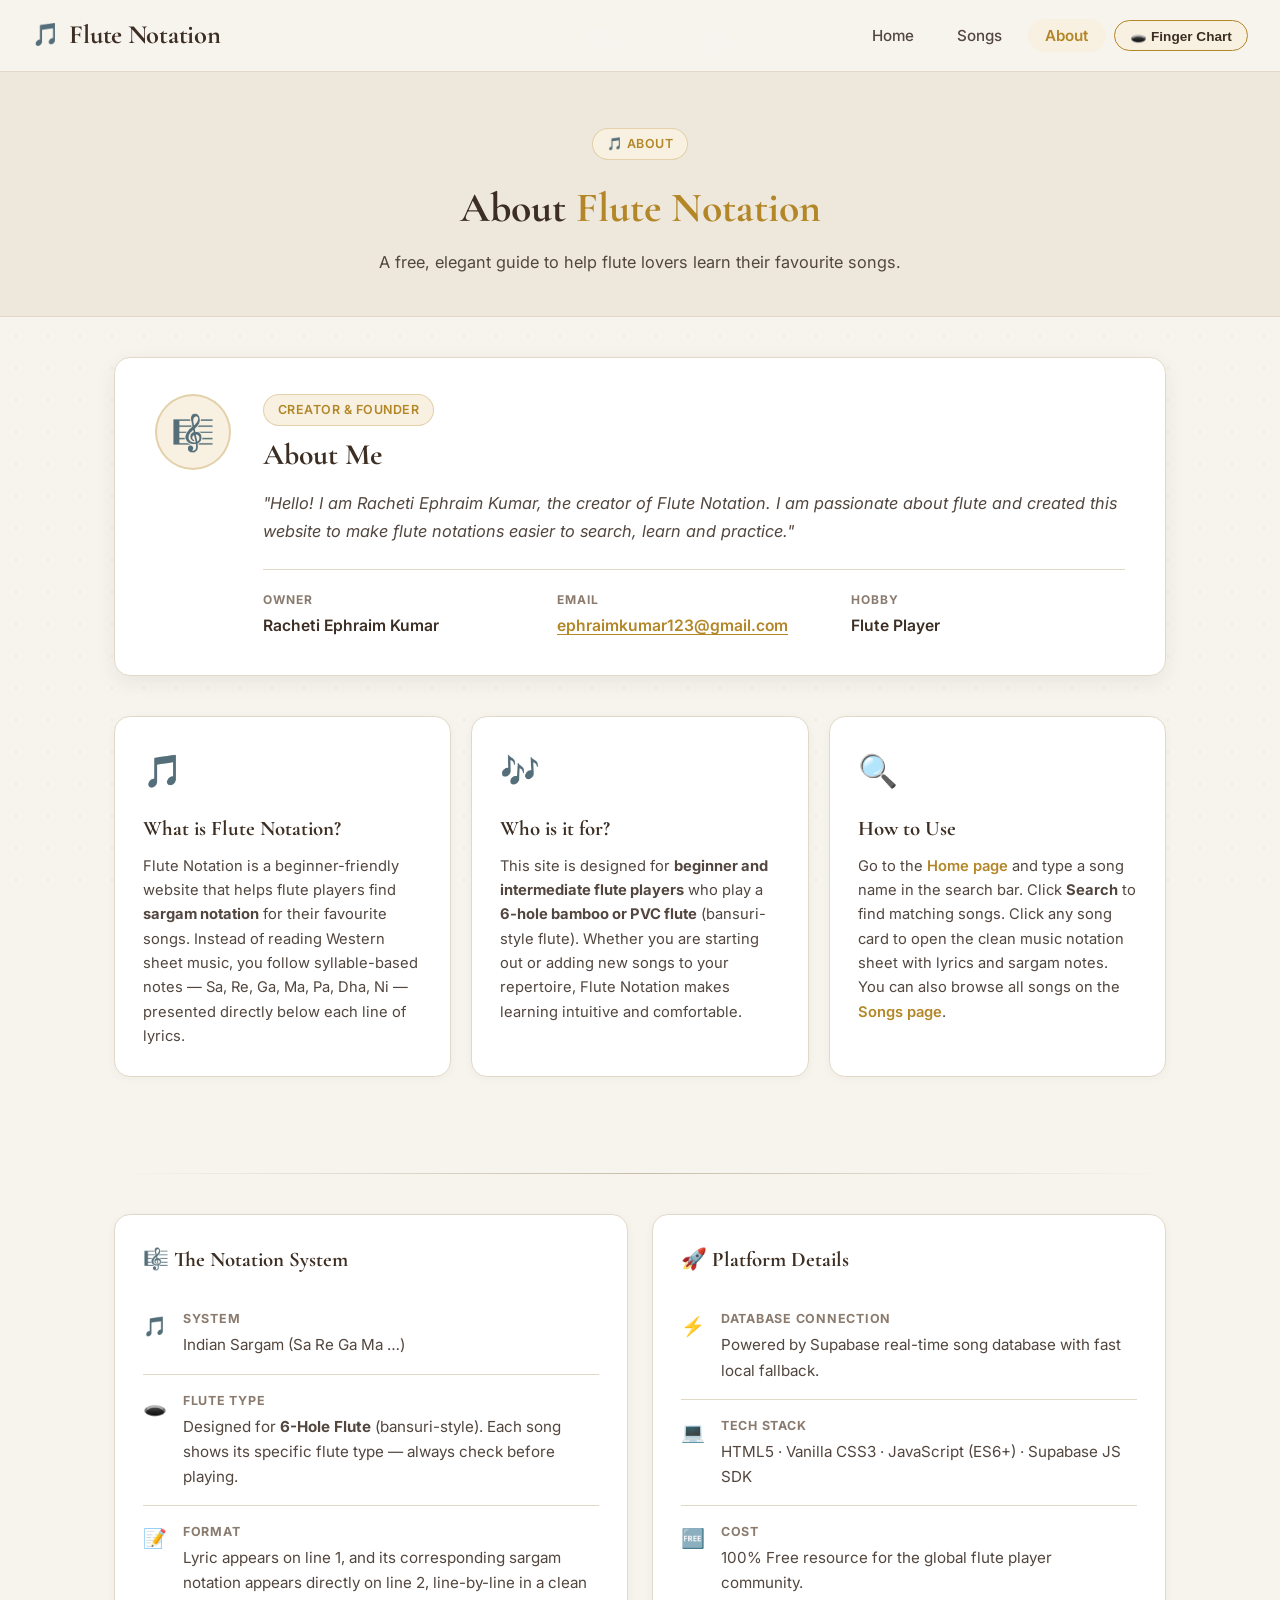
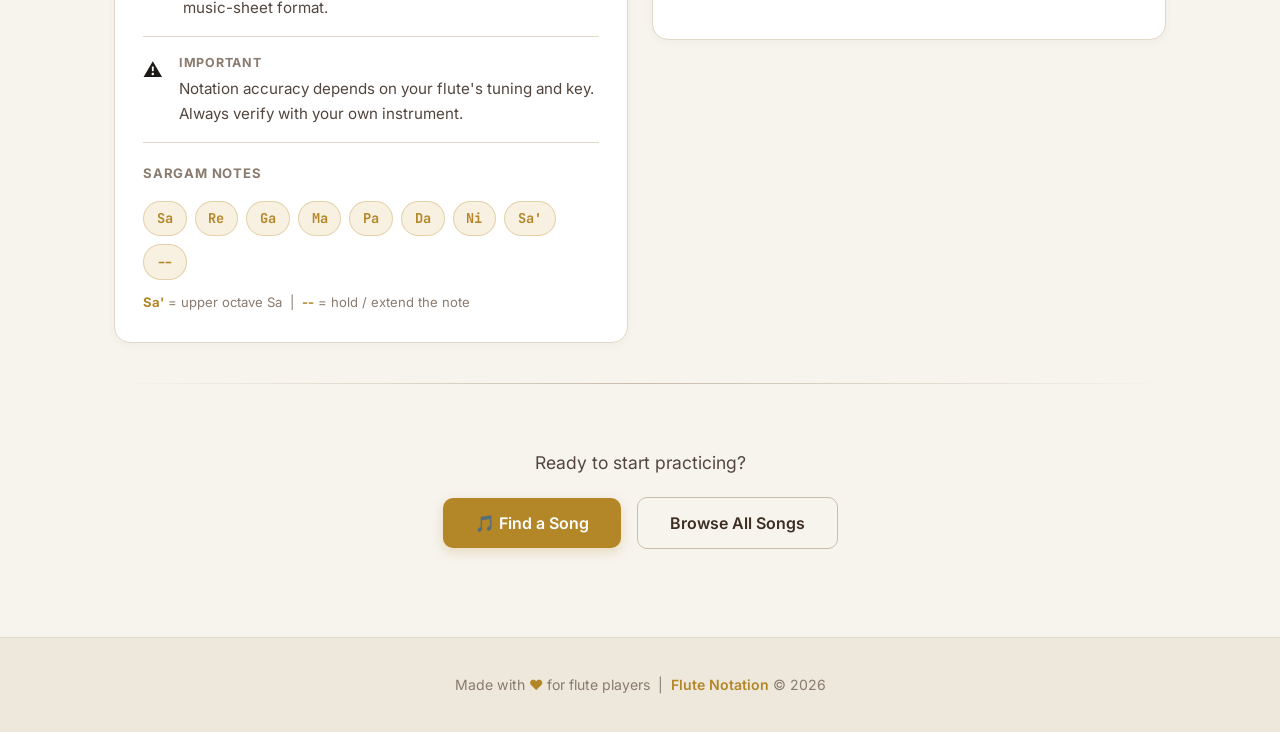
==== commit 96abef9f: "Update website and admin dashboard" ====
--- a/about.html
+++ b/about.html
@@ -273,7 +273,7 @@
   <!-- ===== FOOTER ===== -->
   <footer class="footer">
     <div class="container">
-      <p>Made with <span>♥</span> for flute players &nbsp;|&nbsp; <span>Flute Notation</span> &copy; 2025</p>
+      <p>Made with <span>♥</span> for flute players &nbsp;|&nbsp; <span>Flute Notation</span> &copy; 2026</p>
     </div>
   </footer>
 
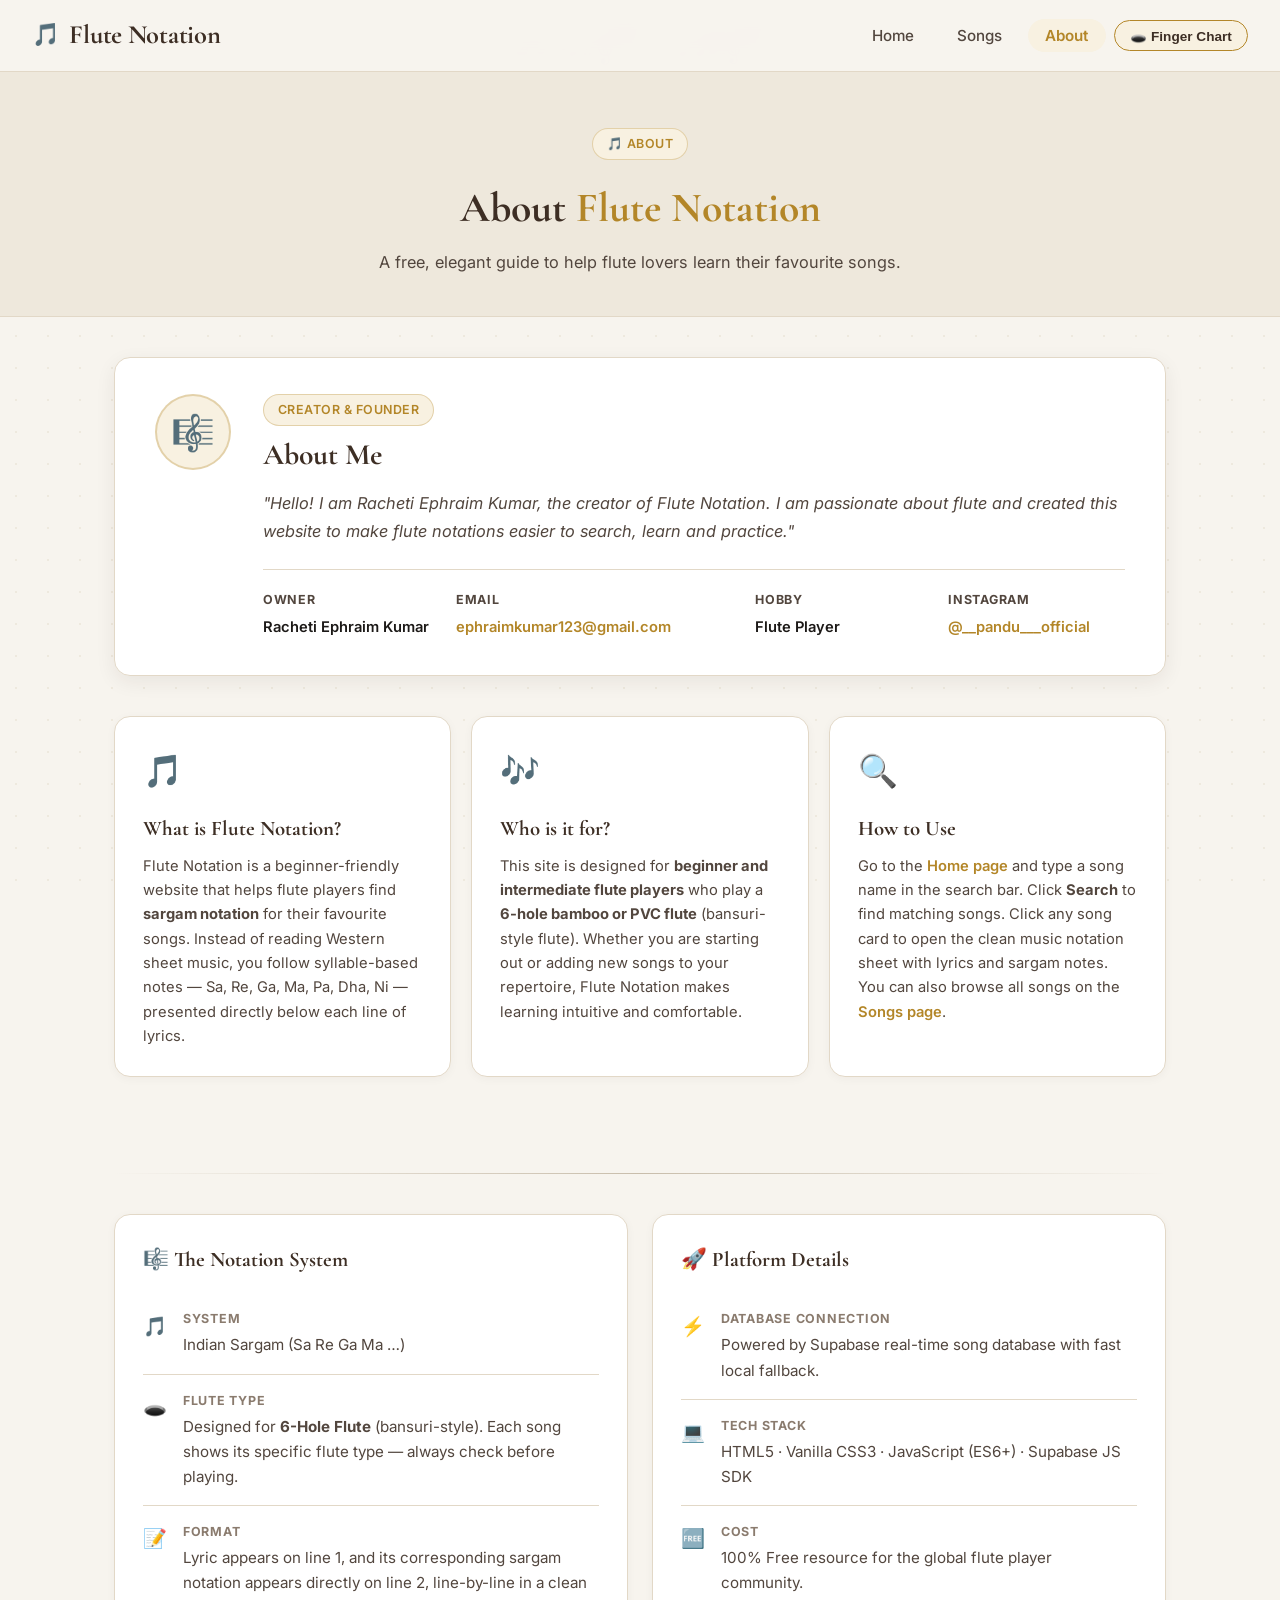
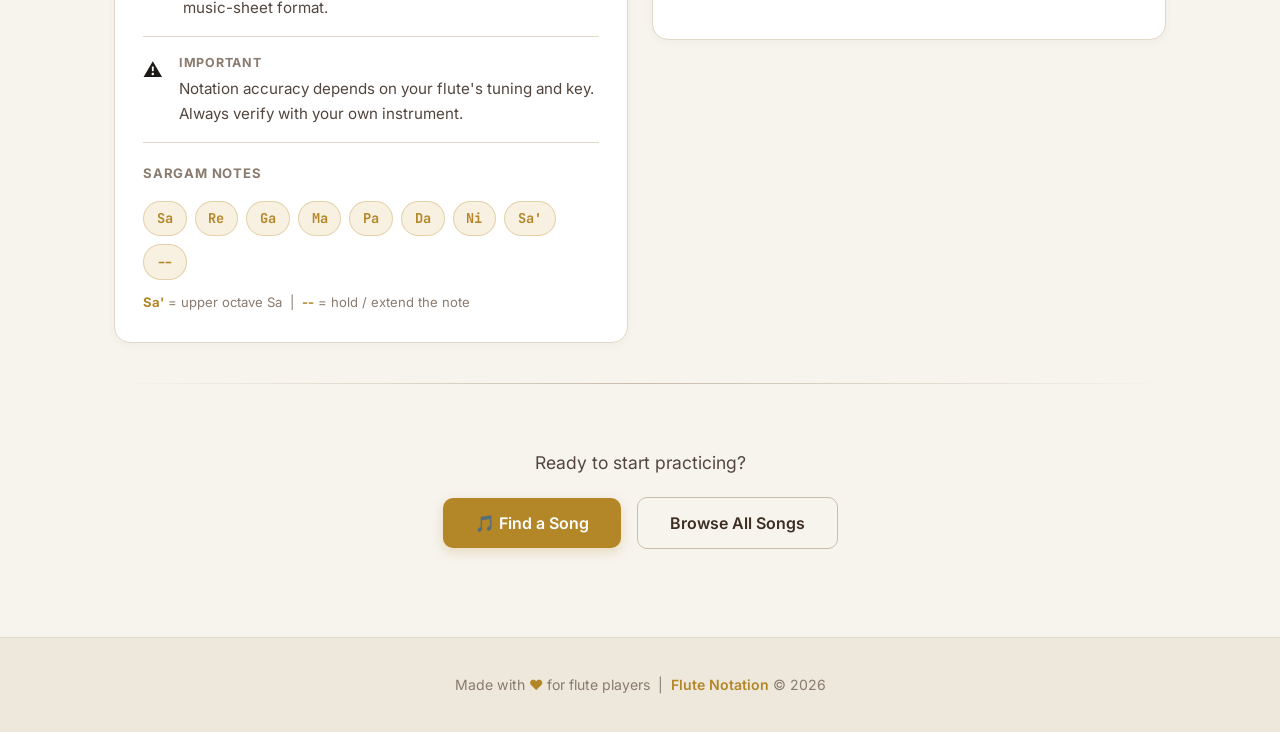
==== commit 9c974c7c: "Improve notation typography" ====
--- a/about.html
+++ b/about.html
@@ -102,6 +102,10 @@
               <span class="detail-label">Hobby</span>
               <span class="detail-value">Flute Player</span>
             </div>
+            <div class="detail-item">
+              <span class="detail-label">Instagram</span>
+              <span class="detail-value"><a href="https://www.instagram.com/__pandu___official?stkn=MWJqNjNsZms4dXU4dw==" target="_blank" rel="noopener noreferrer">@__pandu___official</a></span>
+            </div>
           </div>
         </div>
       </div>
--- a/style.css
+++ b/style.css
@@ -29,7 +29,7 @@
   /* Typography */
   --font-main:          'Inter', -apple-system, BlinkMacSystemFont, "Segoe UI", Roboto, sans-serif;
   --font-heading:       'Cormorant Garamond', 'Georgia', serif;
-  --font-mono:          'JetBrains Mono', 'Fira Code', 'Courier New', monospace;
+  --font-mono:          'JetBrains Mono', 'IBM Plex Mono', 'Roboto Mono', 'Fira Code', 'Courier New', monospace;
 
   /* Spacing & Borders */
   --radius-sm:          6px;
@@ -477,9 +477,11 @@
 }
 .notation-sheet-header h3 {
   font-family: var(--font-heading);
-  font-size: 1.45rem;
-  font-weight: 700;
-  color: var(--clr-primary);
+  font-size: 1.2rem;
+  font-weight: 600;
+  color: var(--clr-text-muted);
+  text-transform: uppercase;
+  letter-spacing: 0.05em;
 }
 
 /* Pure Vertical Presentation for Lyric + Notation Pairs */
@@ -507,6 +509,16 @@
 
 /* Notation Line: second line, monospaced, prominent notes */
 .notation-notes {
+  font-family: var(--font-mono);
+  font-size: 1.2rem;
+  font-weight: 500;
+  color: var(--clr-primary);
+  line-height: 1.9;
+  letter-spacing: 0.04em;
+  word-spacing: 0.25rem;
+  overflow-wrap: anywhere;
+  word-break: break-word;
+}
   font-family: var(--font-mono);
   font-size: 1.2rem;
   font-weight: 700;
@@ -1139,6 +1151,59 @@
   border-top: 1px solid var(--clr-border);
 }
 .detail-item { display: flex; flex-direction: column; }
+
+/* About info grid container */
+.about-me-details {
+  display: grid;
+  grid-template-columns: 1fr 1.6fr 1fr 1fr;
+  gap: 1rem;
+  margin-top: 1.5rem;
+  min-width: 0;
+}
+
+/* Ensure email link stays on one line */
+.about-me-details .detail-value a.email-link {
+  white-space: nowrap;
+}
+
+
+/* Labels */
+.about-me-details .detail-label {
+  text-transform: uppercase;
+  font-size: 0.78rem;
+  letter-spacing: 0.06em;
+  color: var(--clr-text-muted);
+  margin-bottom: 0.25rem;
+}
+
+/* Values */
+.about-me-details .detail-value {
+  font-size: 0.92rem;
+  color: var(--clr-text);
+  overflow-wrap: anywhere;
+}
+
+/* Links styling */
+.about-me-details .detail-value a {
+  color: var(--clr-accent);
+  text-decoration: none;
+}
+.about-me-details .detail-value a:hover,
+.about-me-details .detail-value a:focus {
+  text-decoration: underline;
+}
+
+/* Responsive breakpoints */
+@media (max-width: 1024px) {
+  .about-me-details {
+    grid-template-columns: repeat(2, minmax(0, 1fr));
+  }
+}
+@media (max-width: 600px) {
+  .about-me-details {
+    grid-template-columns: 1fr;
+  }
+}
 .detail-label {
   font-size: 0.75rem;
   font-weight: 700;
